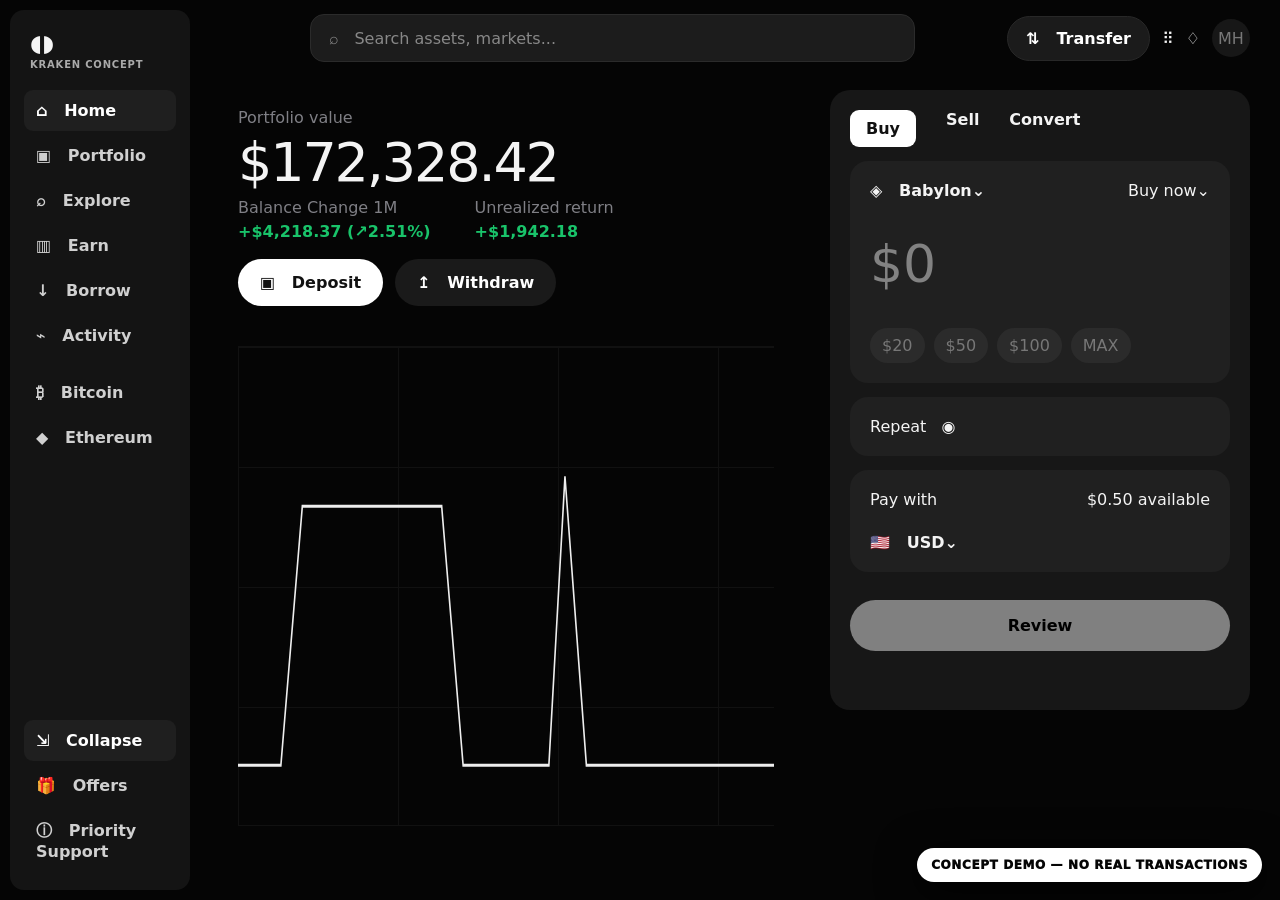
==== kraken-wire-concept/index.html @ 51f66795 "Add Kraken wire withdrawal concept demo" ====
<!doctype html>
<html lang="en">
<head>
<meta charset="UTF-8"><meta name="viewport" content="width=device-width,initial-scale=1">
<title>Kraken Wire Withdrawal Concept</title>
<style>
:root{--bg:#050505;--panel:#181818;--panel2:#222;--muted:#929298;--text:#f4f4f4;--green:#19c36a}
*{box-sizing:border-box}body{margin:0;background:var(--bg);color:var(--text);font-family:Inter,ui-sans-serif,system-ui,-apple-system,BlinkMacSystemFont,"Segoe UI",sans-serif}button,input{font:inherit}
.app{display:grid;grid-template-columns:190px 1fr;min-height:100vh}.side{position:fixed;inset:10px auto 10px 10px;width:180px;background:#141414;border-radius:14px;padding:18px 14px;display:flex;flex-direction:column}.brand{font-weight:900;font-size:23px;margin:2px 6px 20px}.brand small{font-size:10px;display:block;color:#aaa;letter-spacing:.08em;margin-top:3px}.nav{display:flex;flex-direction:column;gap:4px}.nav div{padding:11px 12px;border-radius:9px;color:#d0d0d0;font-weight:650}.nav div:first-child{background:#1f1f1f;color:white}.bottom{margin-top:auto}
.content{grid-column:2;padding:14px 30px 30px 28px}.top{display:flex;justify-content:space-between;align-items:center;gap:20px}.search{max-width:605px;flex:1;margin:auto;background:#1c1c1c;border:1px solid #2b2b2b;border-radius:14px;height:48px;display:flex;align-items:center;padding:0 18px;color:#888}.right{display:flex;align-items:center;gap:12px}.pill{background:#1b1b1b;border:1px solid #282828;color:#fff;padding:12px 18px;border-radius:999px;font-weight:750}.avatar{width:38px;height:38px;border-radius:50%;background:#171717;display:grid;place-items:center;color:#777}
.layout{display:grid;grid-template-columns:minmax(0,1fr) 420px;gap:36px;margin-top:28px}.port{padding:18px 20px 0}.muted{color:#7f7f85}.value{font-size:54px;letter-spacing:-.04em;margin:4px 0}.stats{display:flex;gap:44px}.stats b{display:block;margin-top:5px}.green{color:#19c36a}.actions{display:flex;gap:12px;margin-top:18px}.btn{border:0;border-radius:999px;padding:14px 22px;font-weight:850;cursor:pointer}.white{background:white;color:#111}.dark{background:#1a1a1a;color:white}
.chart{height:480px;margin-top:40px;position:relative;border-top:1px solid #111;border-bottom:1px solid #111;background-image:linear-gradient(#111 1px,transparent 1px),linear-gradient(90deg,#111 1px,transparent 1px);background-size:100% 120px,160px 100%}.chart svg{position:absolute;inset:0;width:100%;height:100%}
.trade{background:#171717;border-radius:20px;padding:20px;height:620px}.tabs{display:flex;gap:30px;font-weight:800}.tabs b{background:white;color:#111;border-radius:9px;padding:9px 16px}.box{background:#202020;border-radius:18px;padding:20px;margin-top:14px}.row{display:flex;justify-content:space-between;align-items:center;gap:14px}.big{font-size:52px;color:#828282;margin:34px 0}.chips{display:flex;gap:9px}.chip{background:#2b2b2b;color:#777;padding:8px 12px;border-radius:999px}.review{width:100%;border:0;border-radius:999px;padding:16px;margin-top:28px;background:#808080;font-weight:850}
.badge{position:fixed;right:18px;bottom:18px;z-index:70;background:#fff;color:#050505;border-radius:999px;padding:10px 14px;font-size:12px;font-weight:950;letter-spacing:.05em;box-shadow:0 8px 40px #000}
.overlay{position:fixed;inset:0;background:rgba(0,0,0,.68);display:none;align-items:center;justify-content:center;z-index:50}.overlay.show{display:flex}.modal{width:min(590px,92vw);max-height:84vh;overflow:auto;background:#202020;border:1px solid #313131;border-radius:20px;padding:22px;box-shadow:0 24px 90px #000}.head{display:flex;align-items:center;justify-content:space-between;margin-bottom:18px}.head h2{margin:0;font-size:24px}.close,.back{border:0;background:none;color:white;font-size:24px;cursor:pointer}.choice{display:flex;justify-content:space-between;align-items:center;padding:18px;border-radius:14px;background:#272727;border:1px solid #373737;margin:8px 0;cursor:pointer}.choice strong{font-size:18px}.choice small{display:block;color:#9b9ba1;margin-top:4px}.coin{width:42px;height:42px;border-radius:50%;background:#eee;color:#111;display:grid;place-items:center;font-weight:900}.field{background:#151515;border:1px solid #292929;border-radius:12px;padding:14px;color:#fff;width:100%;outline:none}.fields{display:flex;flex-direction:column;gap:13px}.secure{background:#fff;color:#111;border-radius:12px;padding:14px;margin-top:12px;font-size:14px}.continue{width:100%;border:0;border-radius:999px;padding:15px;margin-top:18px;font-weight:900;background:#fff;color:#111;cursor:pointer}.note{margin-top:18px;padding:12px 14px;border:1px solid #3a3a3a;border-radius:12px;color:#a6a6ad;font-size:12px;line-height:1.45}.summary{background:#171717;border:1px solid #2b2b2b;border-radius:14px;padding:16px;margin-top:18px}.summary div{display:flex;justify-content:space-between;padding:7px 0}.success{text-align:center;padding:24px 10px 16px}.check{width:96px;height:96px;border-radius:50%;background:var(--green);display:grid;place-items:center;margin:12px auto 22px;font-size:54px;font-weight:900}.success p{color:#b2b2b8;line-height:1.5}
@media(max-width:1000px){.layout{grid-template-columns:1fr}.trade{display:none}}@media(max-width:760px){.app{grid-template-columns:1fr}.side{display:none}.content{grid-column:1;padding:12px}.value{font-size:42px}.right{display:none}}
</style>
</head>
<body>
<div class="app">
<aside class="side"><div class="brand">◖◗<small>KRAKEN CONCEPT</small></div><div class="nav"><div>⌂ &nbsp; Home</div><div>▣ &nbsp; Portfolio</div><div>⌕ &nbsp; Explore</div><div>▥ &nbsp; Earn</div><div>↓ &nbsp; Borrow</div><div>⌁ &nbsp; Activity</div><div style="margin-top:12px">₿ &nbsp; Bitcoin</div><div>◆ &nbsp; Ethereum</div></div><div class="nav bottom"><div>⇲ &nbsp; Collapse</div><div>🎁 &nbsp; Offers</div><div>ⓘ &nbsp; Priority Support</div></div></aside>
<main class="content"><div class="top"><div></div><div class="search">⌕ &nbsp; Search assets, markets...</div><div class="right"><button class="pill">⇅ &nbsp; Transfer</button><span>⠿</span><span>♢</span><div class="avatar">MH</div></div></div>
<div class="layout"><section class="port"><div class="muted">Portfolio value</div><div class="value">$172,328.42</div><div class="stats"><div><span class="muted">Balance Change 1M</span><b class="green">+$4,218.37 (↗2.51%)</b></div><div><span class="muted">Unrealized return</span><b class="green">+$1,942.18</b></div></div><div class="actions"><button class="btn white">▣ &nbsp; Deposit</button><button class="btn dark" id="withdraw">↥ &nbsp; Withdraw</button></div><div class="chart"><svg viewBox="0 0 1000 480" preserveAspectRatio="none"><polyline points="0,420 80,420 120,160 380,160 420,420 580,420 610,130 650,420 1000,420" fill="none" stroke="#eee" stroke-width="3"/></svg></div></section>
<aside class="trade"><div class="tabs"><b>Buy</b><span>Sell</span><span>Convert</span></div><div class="box"><div class="row"><strong>◈ &nbsp; Babylon⌄</strong><span>Buy now⌄</span></div><div class="big">$0</div><div class="chips"><span class="chip">$20</span><span class="chip">$50</span><span class="chip">$100</span><span class="chip">MAX</span></div></div><div class="box">Repeat &nbsp; ◉</div><div class="box"><div class="row"><span>Pay with</span><span>$0.50 available</span></div><div style="margin-top:24px;font-weight:800">🇺🇸 &nbsp; USD⌄</div></div><button class="review">Review</button></aside></div></main>
</div>
<div class="badge">CONCEPT DEMO — NO REAL TRANSACTIONS</div>
<div class="overlay" id="overlay"><div class="modal" id="modal"></div></div>
<script>
const overlay=document.getElementById('overlay'),modal=document.getElementById('modal'),balance=172328.42;let f={};
const money=n=>new Intl.NumberFormat('en-US',{style:'currency',currency:'USD'}).format(n);
const esc=s=>s.replace(/[&<>'"]/g,c=>({'&':'&amp;','<':'&lt;','>':'&gt;',"'":'&#39;','"':'&quot;'}[c]));
function show(h){modal.innerHTML=h;overlay.classList.add('show')}function hide(){overlay.classList.remove('show')}
function head(t,b=''){return '<div class="head"><div class="row">'+(b?'<button class="back" onclick="'+b+'">‹</button>':'')+'<h2>'+t+'</h2></div><button class="close" onclick="hide()">×</button></div>'}
function asset(){show(head('Withdraw')+'<div class="choice" onclick="speed()"><div class="row"><div class="coin">$</div><div><strong>US Dollar</strong><small>USD</small></div></div><strong>'+money(balance)+'</strong></div><div class="note">Interactive prototype only. This demo is not connected to Kraken, a bank, or any payment network.</div>')}
function speed(){show(head('Select withdrawal speed','asset()')+'<div class="choice" onclick="method()"><div><strong>▣ &nbsp; Up to 3 business days</strong><small>Estimated arrival within 3 business days</small></div><div>›</div></div><div class="note">Instant withdrawal is intentionally omitted from this concept.</div>')}
function method(){show(head('Select a withdrawal method','speed()')+'<div class="choice" onclick="bank()"><div><strong>▣ &nbsp; Wire</strong><small>Bank wire • prototype route</small></div><div>›</div></div><div class="note">Only Wire is shown here. No real transfer can be initiated.</div>')}
function bank(){show(head('Enter recipient bank details','method()')+'<div class="fields"><input class="field" id="n" placeholder="Recipient name"><input class="field" id="b" placeholder="Bank name"><input class="field" id="a" placeholder="Account number"><input class="field" id="r" placeholder="Routing number"><input class="field" id="k" placeholder="Account nickname"></div><div class="secure"><b>🔒 Demo data stays on this page</b><br><span style="color:#666">Nothing is sent, stored, or logged.</span></div><button class="continue" onclick="saveBank()">Continue</button>')}
function saveBank(){f={name:n.value.trim(),bank:b.value.trim(),account:a.value.trim(),routing:r.value.trim(),nickname:k.value.trim()};if(!Object.values(f).every(Boolean)){alert('Fill in each demo field to continue.');return}amount()}
function amount(){show(head('How much do you want to withdraw?','bank()')+'<div class="muted">Available balance</div><div style="font-size:34px;font-weight:850;margin:6px 0 22px">'+money(balance)+'</div><div class="row"><input class="field" id="amt" type="number" min="0" max="'+balance+'" step=".01" placeholder="$0.00"><button class="btn dark" onclick="amt.value=\''+balance.toFixed(2)+'\'">Withdraw all</button></div><div class="summary"><div><span>Recipient</span><b>'+esc(f.name)+'</b></div><div><span>Bank</span><b>'+esc(f.bank)+'</b></div><div><span>Method</span><b>Wire</b></div></div><button class="continue" onclick="done()">Continue</button>')}
function done(){const x=parseFloat(amt.value);if(!Number.isFinite(x)||x<=0||x>balance){alert('Enter an amount between $0.01 and '+money(balance)+'.');return}show(head('Withdrawal scheduled')+'<div class="success"><div class="check">✓</div><h2>'+money(x)+' scheduled</h2><p>Your concept wire withdrawal to <b>'+esc(f.name)+'</b> is shown as scheduled to be deposited within <b>3 business days</b>.</p><div class="summary"><div><span>Bank</span><b>'+esc(f.bank)+'</b></div><div><span>Account nickname</span><b>'+esc(f.nickname)+'</b></div><div><span>Status</span><b class="green">Demo complete</b></div></div><div class="note">CONCEPT DEMO — NO REAL TRANSACTION OCCURRED. Product visualization only.</div><button class="continue" onclick="hide()">Done</button></div>')}
document.getElementById('withdraw').onclick=asset;overlay.onclick=e=>{if(e.target===overlay)hide()};
</script></body></html>
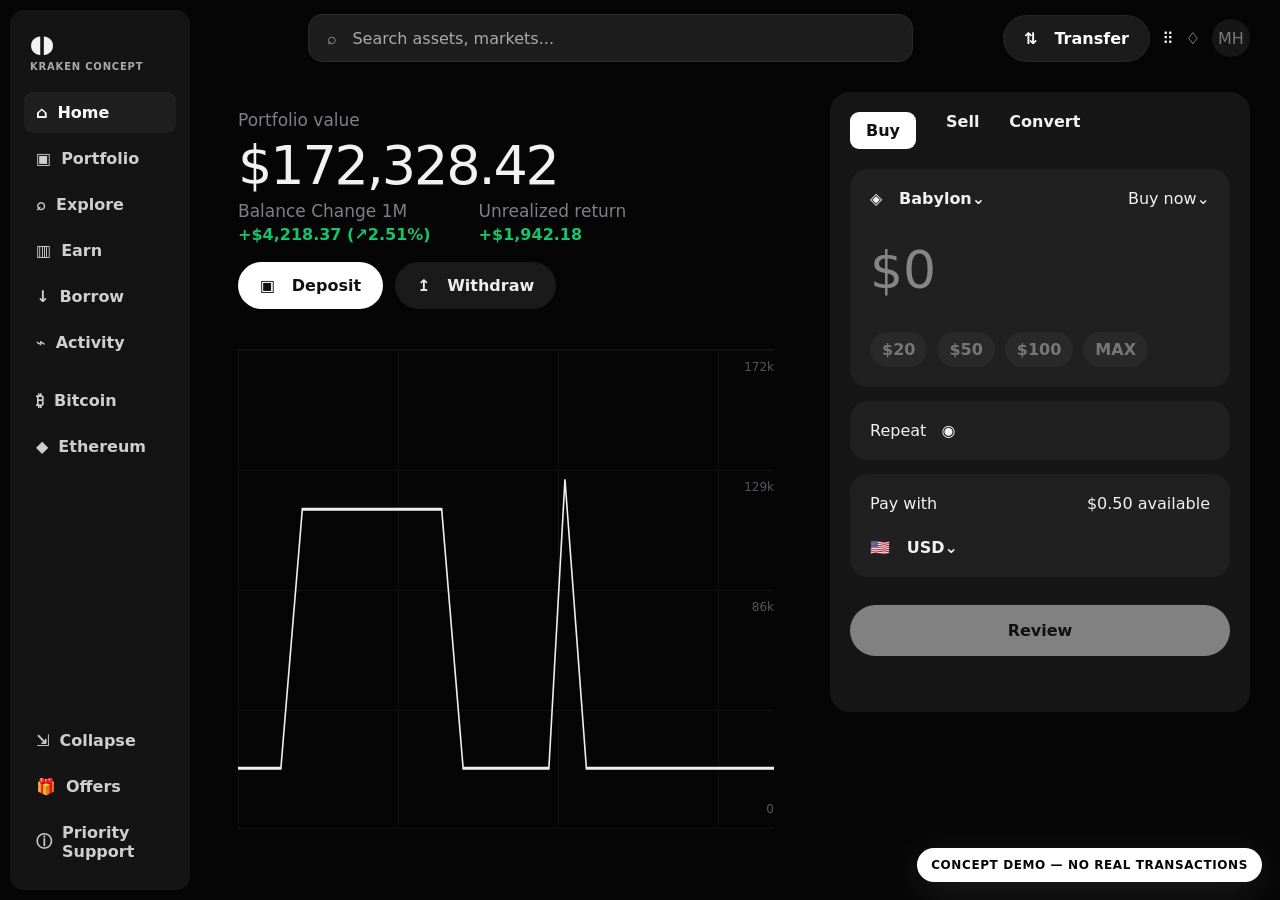
==== commit c4536275: "Fix withdrawal flow through completion" ====
--- a/kraken-wire-concept/index.html
+++ b/kraken-wire-concept/index.html
@@ -1,42 +1,188 @@
 <!doctype html>
 <html lang="en">
 <head>
-<meta charset="UTF-8"><meta name="viewport" content="width=device-width,initial-scale=1">
-<title>Kraken Wire Withdrawal Concept</title>
-<style>
-:root{--bg:#050505;--panel:#181818;--panel2:#222;--muted:#929298;--text:#f4f4f4;--green:#19c36a}
-*{box-sizing:border-box}body{margin:0;background:var(--bg);color:var(--text);font-family:Inter,ui-sans-serif,system-ui,-apple-system,BlinkMacSystemFont,"Segoe UI",sans-serif}button,input{font:inherit}
-.app{display:grid;grid-template-columns:190px 1fr;min-height:100vh}.side{position:fixed;inset:10px auto 10px 10px;width:180px;background:#141414;border-radius:14px;padding:18px 14px;display:flex;flex-direction:column}.brand{font-weight:900;font-size:23px;margin:2px 6px 20px}.brand small{font-size:10px;display:block;color:#aaa;letter-spacing:.08em;margin-top:3px}.nav{display:flex;flex-direction:column;gap:4px}.nav div{padding:11px 12px;border-radius:9px;color:#d0d0d0;font-weight:650}.nav div:first-child{background:#1f1f1f;color:white}.bottom{margin-top:auto}
-.content{grid-column:2;padding:14px 30px 30px 28px}.top{display:flex;justify-content:space-between;align-items:center;gap:20px}.search{max-width:605px;flex:1;margin:auto;background:#1c1c1c;border:1px solid #2b2b2b;border-radius:14px;height:48px;display:flex;align-items:center;padding:0 18px;color:#888}.right{display:flex;align-items:center;gap:12px}.pill{background:#1b1b1b;border:1px solid #282828;color:#fff;padding:12px 18px;border-radius:999px;font-weight:750}.avatar{width:38px;height:38px;border-radius:50%;background:#171717;display:grid;place-items:center;color:#777}
-.layout{display:grid;grid-template-columns:minmax(0,1fr) 420px;gap:36px;margin-top:28px}.port{padding:18px 20px 0}.muted{color:#7f7f85}.value{font-size:54px;letter-spacing:-.04em;margin:4px 0}.stats{display:flex;gap:44px}.stats b{display:block;margin-top:5px}.green{color:#19c36a}.actions{display:flex;gap:12px;margin-top:18px}.btn{border:0;border-radius:999px;padding:14px 22px;font-weight:850;cursor:pointer}.white{background:white;color:#111}.dark{background:#1a1a1a;color:white}
-.chart{height:480px;margin-top:40px;position:relative;border-top:1px solid #111;border-bottom:1px solid #111;background-image:linear-gradient(#111 1px,transparent 1px),linear-gradient(90deg,#111 1px,transparent 1px);background-size:100% 120px,160px 100%}.chart svg{position:absolute;inset:0;width:100%;height:100%}
-.trade{background:#171717;border-radius:20px;padding:20px;height:620px}.tabs{display:flex;gap:30px;font-weight:800}.tabs b{background:white;color:#111;border-radius:9px;padding:9px 16px}.box{background:#202020;border-radius:18px;padding:20px;margin-top:14px}.row{display:flex;justify-content:space-between;align-items:center;gap:14px}.big{font-size:52px;color:#828282;margin:34px 0}.chips{display:flex;gap:9px}.chip{background:#2b2b2b;color:#777;padding:8px 12px;border-radius:999px}.review{width:100%;border:0;border-radius:999px;padding:16px;margin-top:28px;background:#808080;font-weight:850}
-.badge{position:fixed;right:18px;bottom:18px;z-index:70;background:#fff;color:#050505;border-radius:999px;padding:10px 14px;font-size:12px;font-weight:950;letter-spacing:.05em;box-shadow:0 8px 40px #000}
-.overlay{position:fixed;inset:0;background:rgba(0,0,0,.68);display:none;align-items:center;justify-content:center;z-index:50}.overlay.show{display:flex}.modal{width:min(590px,92vw);max-height:84vh;overflow:auto;background:#202020;border:1px solid #313131;border-radius:20px;padding:22px;box-shadow:0 24px 90px #000}.head{display:flex;align-items:center;justify-content:space-between;margin-bottom:18px}.head h2{margin:0;font-size:24px}.close,.back{border:0;background:none;color:white;font-size:24px;cursor:pointer}.choice{display:flex;justify-content:space-between;align-items:center;padding:18px;border-radius:14px;background:#272727;border:1px solid #373737;margin:8px 0;cursor:pointer}.choice strong{font-size:18px}.choice small{display:block;color:#9b9ba1;margin-top:4px}.coin{width:42px;height:42px;border-radius:50%;background:#eee;color:#111;display:grid;place-items:center;font-weight:900}.field{background:#151515;border:1px solid #292929;border-radius:12px;padding:14px;color:#fff;width:100%;outline:none}.fields{display:flex;flex-direction:column;gap:13px}.secure{background:#fff;color:#111;border-radius:12px;padding:14px;margin-top:12px;font-size:14px}.continue{width:100%;border:0;border-radius:999px;padding:15px;margin-top:18px;font-weight:900;background:#fff;color:#111;cursor:pointer}.note{margin-top:18px;padding:12px 14px;border:1px solid #3a3a3a;border-radius:12px;color:#a6a6ad;font-size:12px;line-height:1.45}.summary{background:#171717;border:1px solid #2b2b2b;border-radius:14px;padding:16px;margin-top:18px}.summary div{display:flex;justify-content:space-between;padding:7px 0}.success{text-align:center;padding:24px 10px 16px}.check{width:96px;height:96px;border-radius:50%;background:var(--green);display:grid;place-items:center;margin:12px auto 22px;font-size:54px;font-weight:900}.success p{color:#b2b2b8;line-height:1.5}
-@media(max-width:1000px){.layout{grid-template-columns:1fr}.trade{display:none}}@media(max-width:760px){.app{grid-template-columns:1fr}.side{display:none}.content{grid-column:1;padding:12px}.value{font-size:42px}.right{display:none}}
-</style>
+  <meta charset="UTF-8" />
+  <meta name="viewport" content="width=device-width, initial-scale=1.0" />
+  <title>Kraken Wire Withdrawal Concept</title>
+  <style>
+    :root{--bg:#050505;--panel:#181818;--panel2:#202020;--panel3:#111;--muted:#8f8f95;--text:#f2f2f2;--line:#2a2a2a;--green:#19c36a;--red:#ff5260;--white:#fff}
+    *{box-sizing:border-box} body{margin:0;background:var(--bg);color:var(--text);font-family:Inter,ui-sans-serif,system-ui,-apple-system,BlinkMacSystemFont,"Segoe UI",sans-serif;overflow-x:hidden}
+    button,input{font:inherit}.app{display:grid;grid-template-columns:190px 1fr;min-height:100vh}.sidebar{position:fixed;left:10px;top:10px;bottom:10px;width:180px;background:#141414;border-radius:14px;padding:18px 14px;display:flex;flex-direction:column;z-index:10}.brand{font-weight:900;font-size:24px;letter-spacing:-1px;margin:2px 6px 20px}.brand small{font-size:10px;font-weight:700;letter-spacing:.08em;color:#aaa;display:block;margin-top:3px}.nav{display:flex;flex-direction:column;gap:5px}.nav a{color:#cfcfcf;text-decoration:none;padding:11px 12px;border-radius:9px;font-weight:600;display:flex;gap:10px;align-items:center}.nav a:hover,.nav a.active{background:#1f1f1f;color:#fff}.nav-bottom{margin-top:auto}.content{grid-column:2;padding:14px 30px 30px 28px}.topbar{display:flex;align-items:center;justify-content:space-between;gap:20px}.search{margin:auto;max-width:605px;flex:1;background:#1d1d1d;border:1px solid #2a2a2a;height:48px;border-radius:14px;padding:0 18px;color:#aaa;display:flex;align-items:center}.top-actions{display:flex;gap:12px;align-items:center}.pill{background:#1b1b1b;border:1px solid #272727;color:#fff;padding:13px 20px;border-radius:999px;font-weight:700}.avatar{width:38px;height:38px;border-radius:50%;background:#161616;display:grid;place-items:center;color:#777}.demo-badge{position:fixed;right:18px;bottom:18px;z-index:60;background:#fff;color:#050505;border-radius:999px;padding:10px 14px;font-size:12px;font-weight:900;letter-spacing:.05em;box-shadow:0 8px 40px rgba(255,255,255,.12)}
+    .main{display:grid;grid-template-columns:minmax(0,1fr) 420px;gap:36px;margin-top:30px}.portfolio{padding:18px 20px 0}.label{color:#7f7f85;font-size:17px}.value{font-size:54px;letter-spacing:-.04em;margin:4px 0 4px}.stats{display:flex;gap:48px;color:#ddd}.stats b{display:block;margin-top:4px}.green{color:var(--green)}.red{color:var(--red)}.actions{display:flex;gap:12px;margin-top:18px}.btn{border:none;border-radius:999px;padding:14px 22px;font-weight:800;cursor:pointer}.btn.primary{background:#fff;color:#111}.btn.secondary{background:#1a1a1a;color:#eee}.chart{height:480px;margin-top:40px;position:relative;border-top:1px solid #111;border-bottom:1px solid #111;background-image:linear-gradient(#111 1px,transparent 1px),linear-gradient(90deg,#111 1px,transparent 1px);background-size:100% 120px,160px 100%}.chart svg{position:absolute;inset:0;width:100%;height:100%}.axis{position:absolute;right:0;color:#56565d;font-size:12px}.axis.a1{top:10px}.axis.a2{top:130px}.axis.a3{top:250px}.axis.a4{bottom:12px}.trade-card{background:#161616;border-radius:20px;padding:20px;height:620px}.tabs{display:flex;gap:30px;font-weight:700;margin-bottom:20px}.tabs .active{background:#fff;color:#111;border-radius:9px;padding:9px 16px}.asset-box,.repeat-box{background:#202020;border-radius:18px;padding:20px;margin-top:14px}.asset-row{display:flex;justify-content:space-between;align-items:center}.big-amount{font-size:52px;color:#868686;margin:32px 0}.chips{display:flex;gap:10px}.chip{background:#292929;color:#777;padding:8px 12px;border-radius:999px;font-weight:700}.review{width:100%;padding:16px;border:0;border-radius:999px;margin-top:28px;background:#818181;color:#111;font-weight:800}
+    .overlay{position:fixed;inset:0;background:rgba(0,0,0,.66);backdrop-filter:blur(1px);display:none;align-items:center;justify-content:center;z-index:50}.overlay.show{display:flex}.modal{width:min(590px,92vw);max-height:82vh;overflow:auto;background:#202020;border:1px solid #2f2f2f;border-radius:20px;box-shadow:0 24px 80px rgba(0,0,0,.5);padding:22px}.modal-head{display:flex;align-items:center;justify-content:space-between;margin-bottom:20px}.modal-head h2{margin:0;font-size:24px;letter-spacing:-.03em}.close,.back{background:none;border:0;color:#fff;font-size:24px;cursor:pointer}.searchbox{background:#151515;border:1px solid #252525;border-radius:12px;padding:16px;color:#8b8b8b;margin-bottom:20px}.section-title{display:flex;justify-content:space-between;color:#a9a9ae;margin:18px 0 8px}.choice{display:flex;justify-content:space-between;align-items:center;padding:18px;border-radius:14px;background:#252525;border:1px solid #353535;margin:8px 0;cursor:pointer}.choice:hover{background:#2a2a2a}.choice strong{font-size:18px}.choice small{display:block;color:#9b9ba1;margin-top:4px}.coin{width:42px;height:42px;border-radius:50%;background:#ededed;color:#111;display:grid;place-items:center;font-weight:900}.row{display:flex;gap:14px;align-items:center}.fields{display:flex;flex-direction:column;gap:13px}.field{background:#151515;border:1px solid #252525;border-radius:12px;padding:14px 14px;color:#fff;width:100%;outline:none}.field:focus{border-color:#555}.secure{background:#fff;color:#111;border-radius:12px;padding:14px;margin-top:12px;font-size:14px}.continue{width:100%;border:0;border-radius:999px;padding:15px;margin-top:18px;font-weight:900;background:#fff;color:#111;cursor:pointer}.continue:disabled{background:#858585;color:#222;cursor:not-allowed}.subtle{color:#999;font-size:13px}.success{text-align:center;padding:26px 12px 18px}.check{width:96px;height:96px;border-radius:50%;background:var(--green);display:grid;place-items:center;margin:12px auto 22px;font-size:54px;color:white;font-weight:900}.success h2{font-size:28px;margin:8px 0}.success p{color:#b2b2b8;font-size:16px;line-height:1.5}.summary{background:#171717;border:1px solid #2b2b2b;border-radius:14px;padding:16px;margin-top:18px;text-align:left}.summary div{display:flex;justify-content:space-between;padding:7px 0}.concept-note{margin-top:20px;padding:12px 14px;border:1px solid #3a3a3a;border-radius:12px;color:#a6a6ad;font-size:12px;line-height:1.45}
+    @media(max-width:1000px){.main{grid-template-columns:1fr}.trade-card{display:none}}@media(max-width:760px){.app{grid-template-columns:1fr}.sidebar{display:none}.content{grid-column:1;padding:12px}.value{font-size:42px}.main{margin-top:15px}.chart{height:360px}.top-actions{display:none}}
+  </style>
 </head>
 <body>
 <div class="app">
-<aside class="side"><div class="brand">◖◗<small>KRAKEN CONCEPT</small></div><div class="nav"><div>⌂ &nbsp; Home</div><div>▣ &nbsp; Portfolio</div><div>⌕ &nbsp; Explore</div><div>▥ &nbsp; Earn</div><div>↓ &nbsp; Borrow</div><div>⌁ &nbsp; Activity</div><div style="margin-top:12px">₿ &nbsp; Bitcoin</div><div>◆ &nbsp; Ethereum</div></div><div class="nav bottom"><div>⇲ &nbsp; Collapse</div><div>🎁 &nbsp; Offers</div><div>ⓘ &nbsp; Priority Support</div></div></aside>
-<main class="content"><div class="top"><div></div><div class="search">⌕ &nbsp; Search assets, markets...</div><div class="right"><button class="pill">⇅ &nbsp; Transfer</button><span>⠿</span><span>♢</span><div class="avatar">MH</div></div></div>
-<div class="layout"><section class="port"><div class="muted">Portfolio value</div><div class="value">$172,328.42</div><div class="stats"><div><span class="muted">Balance Change 1M</span><b class="green">+$4,218.37 (↗2.51%)</b></div><div><span class="muted">Unrealized return</span><b class="green">+$1,942.18</b></div></div><div class="actions"><button class="btn white">▣ &nbsp; Deposit</button><button class="btn dark" id="withdraw">↥ &nbsp; Withdraw</button></div><div class="chart"><svg viewBox="0 0 1000 480" preserveAspectRatio="none"><polyline points="0,420 80,420 120,160 380,160 420,420 580,420 610,130 650,420 1000,420" fill="none" stroke="#eee" stroke-width="3"/></svg></div></section>
-<aside class="trade"><div class="tabs"><b>Buy</b><span>Sell</span><span>Convert</span></div><div class="box"><div class="row"><strong>◈ &nbsp; Babylon⌄</strong><span>Buy now⌄</span></div><div class="big">$0</div><div class="chips"><span class="chip">$20</span><span class="chip">$50</span><span class="chip">$100</span><span class="chip">MAX</span></div></div><div class="box">Repeat &nbsp; ◉</div><div class="box"><div class="row"><span>Pay with</span><span>$0.50 available</span></div><div style="margin-top:24px;font-weight:800">🇺🇸 &nbsp; USD⌄</div></div><button class="review">Review</button></aside></div></main>
+  <aside class="sidebar">
+    <div class="brand">◖◗<small>KRAKEN CONCEPT</small></div>
+    <div class="nav">
+      <a class="active">⌂ <span>Home</span></a><a>▣ <span>Portfolio</span></a><a>⌕ <span>Explore</span></a><a>▥ <span>Earn</span></a><a>↓ <span>Borrow</span></a><a>⌁ <span>Activity</span></a>
+      <a style="margin-top:12px">₿ <span>Bitcoin</span></a><a>◆ <span>Ethereum</span></a>
+    </div>
+    <div class="nav nav-bottom"><a>⇲ <span>Collapse</span></a><a>🎁 <span>Offers</span></a><a>ⓘ <span>Priority Support</span></a></div>
+  </aside>
+  <main class="content">
+    <div class="topbar">
+      <div></div><div class="search">⌕ &nbsp; Search assets, markets...</div><div class="top-actions"><button class="pill">⇅ &nbsp; Transfer</button><div>⠿</div><div>♢</div><div class="avatar">MH</div></div>
+    </div>
+    <div class="main">
+      <section class="portfolio">
+        <div class="label">Portfolio value</div><div class="value">$172,328.42</div>
+        <div class="stats"><div><span class="label">Balance Change 1M</span><b class="green">+$4,218.37 (↗2.51%)</b></div><div><span class="label">Unrealized return</span><b class="green">+$1,942.18</b></div></div>
+        <div class="actions"><button class="btn primary">▣ &nbsp; Deposit</button><button class="btn secondary" id="withdrawBtn">↥ &nbsp; Withdraw</button></div>
+        <div class="chart">
+          <svg viewBox="0 0 1000 480" preserveAspectRatio="none" aria-hidden="true"><polyline points="0,420 80,420 120,160 380,160 420,420 580,420 610,130 650,420 1000,420" fill="none" stroke="#eee" stroke-width="3"/></svg>
+          <span class="axis a1">172k</span><span class="axis a2">129k</span><span class="axis a3">86k</span><span class="axis a4">0</span>
+        </div>
+      </section>
+      <aside class="trade-card"><div class="tabs"><span class="active">Buy</span><span>Sell</span><span>Convert</span></div><div class="asset-box"><div class="asset-row"><b>◈ &nbsp; Babylon⌄</b><span>Buy now⌄</span></div><div class="big-amount">$0</div><div class="chips"><span class="chip">$20</span><span class="chip">$50</span><span class="chip">$100</span><span class="chip">MAX</span></div></div><div class="repeat-box">Repeat &nbsp; ◉</div><div class="asset-box"><div class="asset-row"><span>Pay with</span><span>$0.50 available</span></div><div style="margin-top:25px;font-weight:800">🇺🇸 &nbsp; USD⌄</div></div><button class="review">Review</button></aside>
+    </div>
+  </main>
 </div>
-<div class="badge">CONCEPT DEMO — NO REAL TRANSACTIONS</div>
+<div class="demo-badge">CONCEPT DEMO — NO REAL TRANSACTIONS</div>
 <div class="overlay" id="overlay"><div class="modal" id="modal"></div></div>
 <script>
-const overlay=document.getElementById('overlay'),modal=document.getElementById('modal'),balance=172328.42;let f={};
-const money=n=>new Intl.NumberFormat('en-US',{style:'currency',currency:'USD'}).format(n);
-const esc=s=>s.replace(/[&<>'"]/g,c=>({'&':'&amp;','<':'&lt;','>':'&gt;',"'":'&#39;','"':'&quot;'}[c]));
-function show(h){modal.innerHTML=h;overlay.classList.add('show')}function hide(){overlay.classList.remove('show')}
-function head(t,b=''){return '<div class="head"><div class="row">'+(b?'<button class="back" onclick="'+b+'">‹</button>':'')+'<h2>'+t+'</h2></div><button class="close" onclick="hide()">×</button></div>'}
-function asset(){show(head('Withdraw')+'<div class="choice" onclick="speed()"><div class="row"><div class="coin">$</div><div><strong>US Dollar</strong><small>USD</small></div></div><strong>'+money(balance)+'</strong></div><div class="note">Interactive prototype only. This demo is not connected to Kraken, a bank, or any payment network.</div>')}
-function speed(){show(head('Select withdrawal speed','asset()')+'<div class="choice" onclick="method()"><div><strong>▣ &nbsp; Up to 3 business days</strong><small>Estimated arrival within 3 business days</small></div><div>›</div></div><div class="note">Instant withdrawal is intentionally omitted from this concept.</div>')}
-function method(){show(head('Select a withdrawal method','speed()')+'<div class="choice" onclick="bank()"><div><strong>▣ &nbsp; Wire</strong><small>Bank wire • prototype route</small></div><div>›</div></div><div class="note">Only Wire is shown here. No real transfer can be initiated.</div>')}
-function bank(){show(head('Enter recipient bank details','method()')+'<div class="fields"><input class="field" id="n" placeholder="Recipient name"><input class="field" id="b" placeholder="Bank name"><input class="field" id="a" placeholder="Account number"><input class="field" id="r" placeholder="Routing number"><input class="field" id="k" placeholder="Account nickname"></div><div class="secure"><b>🔒 Demo data stays on this page</b><br><span style="color:#666">Nothing is sent, stored, or logged.</span></div><button class="continue" onclick="saveBank()">Continue</button>')}
-function saveBank(){f={name:n.value.trim(),bank:b.value.trim(),account:a.value.trim(),routing:r.value.trim(),nickname:k.value.trim()};if(!Object.values(f).every(Boolean)){alert('Fill in each demo field to continue.');return}amount()}
-function amount(){show(head('How much do you want to withdraw?','bank()')+'<div class="muted">Available balance</div><div style="font-size:34px;font-weight:850;margin:6px 0 22px">'+money(balance)+'</div><div class="row"><input class="field" id="amt" type="number" min="0" max="'+balance+'" step=".01" placeholder="$0.00"><button class="btn dark" onclick="amt.value=\''+balance.toFixed(2)+'\'">Withdraw all</button></div><div class="summary"><div><span>Recipient</span><b>'+esc(f.name)+'</b></div><div><span>Bank</span><b>'+esc(f.bank)+'</b></div><div><span>Method</span><b>Wire</b></div></div><button class="continue" onclick="done()">Continue</button>')}
-function done(){const x=parseFloat(amt.value);if(!Number.isFinite(x)||x<=0||x>balance){alert('Enter an amount between $0.01 and '+money(balance)+'.');return}show(head('Withdrawal scheduled')+'<div class="success"><div class="check">✓</div><h2>'+money(x)+' scheduled</h2><p>Your concept wire withdrawal to <b>'+esc(f.name)+'</b> is shown as scheduled to be deposited within <b>3 business days</b>.</p><div class="summary"><div><span>Bank</span><b>'+esc(f.bank)+'</b></div><div><span>Account nickname</span><b>'+esc(f.nickname)+'</b></div><div><span>Status</span><b class="green">Demo complete</b></div></div><div class="note">CONCEPT DEMO — NO REAL TRANSACTION OCCURRED. Product visualization only.</div><button class="continue" onclick="hide()">Done</button></div>')}
-document.getElementById('withdraw').onclick=asset;overlay.onclick=e=>{if(e.target===overlay)hide()};
-</script></body></html>+(() => {
+  const overlay = document.getElementById('overlay');
+  const modal = document.getElementById('modal');
+  const withdrawBtn = document.getElementById('withdrawBtn');
+  const balance = 172328.42;
+  const state = {
+    step: 'asset',
+    recipient: { name:'', bank:'', account:'', routing:'', nickname:'' },
+    amount: ''
+  };
+
+  const money = n => new Intl.NumberFormat('en-US', {style:'currency', currency:'USD'}).format(n);
+  const esc = s => String(s ?? '').replace(/[&<>"']/g, c => ({'&':'&amp;','<':'&lt;','>':'&gt;','"':'&quot;',"'":'&#39;'}[c]));
+
+  function openFlow(){ state.step='asset'; render(); overlay.classList.add('show'); }
+  function closeFlow(){ overlay.classList.remove('show'); }
+  function go(step){ state.step=step; render(); }
+
+  function head(title, backStep=''){
+    return `<div class="modal-head"><div class="row">${backStep ? `<button class="back" data-action="back" data-step="${backStep}" aria-label="Back">‹</button>` : ''}<h2>${title}</h2></div><button class="close" data-action="close" aria-label="Close">×</button></div>`;
+  }
+
+  function render(){
+    const r = state.recipient;
+    if(state.step==='asset'){
+      modal.innerHTML = head('Withdraw') + `
+        <div class="searchbox">⌕ &nbsp; Search</div>
+        <div class="section-title"><b>Cash</b><b>Available Balance</b></div>
+        <div class="choice" data-action="next" data-step="speed">
+          <div class="row"><div class="coin">$</div><div><strong>US Dollar</strong><small>USD</small></div></div>
+          <strong>${money(balance)}</strong>
+        </div>
+        <div class="concept-note">Interactive prototype only. This demo does not connect to Kraken, a bank, or any payment network.</div>`;
+      return;
+    }
+    if(state.step==='speed'){
+      modal.innerHTML = head('Select withdrawal speed','asset') + `
+        <div class="choice" data-action="next" data-step="method"><div><strong>▣ &nbsp; Up to 3 business days</strong><small>Estimated arrival within 3 business days</small></div><div>›</div></div>
+        <div class="concept-note">Instant withdrawal is intentionally omitted in this product concept.</div>`;
+      return;
+    }
+    if(state.step==='method'){
+      modal.innerHTML = head('Select a withdrawal method','speed') + `
+        <div class="choice" data-action="next" data-step="bank"><div><strong>▣ &nbsp; Wire</strong><small>Bank wire • prototype route</small></div><div>›</div></div>
+        <div class="concept-note">Only Wire is shown in this concept. No real transfer can be initiated.</div>`;
+      return;
+    }
+    if(state.step==='bank'){
+      modal.innerHTML = head('Enter recipient bank details','method') + `
+        <div class="fields">
+          <input class="field" id="recipientName" autocomplete="off" placeholder="Recipient name" value="${esc(r.name)}">
+          <input class="field" id="bankName" autocomplete="off" placeholder="Bank name" value="${esc(r.bank)}">
+          <input class="field" id="accountNumber" autocomplete="off" inputmode="numeric" placeholder="Account number" value="${esc(r.account)}">
+          <input class="field" id="routingNumber" autocomplete="off" inputmode="numeric" placeholder="Routing number" value="${esc(r.routing)}">
+          <input class="field" id="accountNickname" autocomplete="off" placeholder="Account nickname" value="${esc(r.nickname)}">
+        </div>
+        <div class="secure"><b>🔒 Demo data stays on this page</b><br><span class="subtle">Nothing is sent, stored, or logged by this prototype.</span></div>
+        <button class="continue" data-action="save-bank">Continue</button>`;
+      return;
+    }
+    if(state.step==='amount'){
+      modal.innerHTML = head('How much do you want to withdraw?','bank') + `
+        <div class="label">Available balance</div>
+        <div style="font-size:34px;font-weight:850;margin:6px 0 22px">${money(balance)}</div>
+        <div class="row"><input class="field" id="amountInput" inputmode="decimal" placeholder="$0.00" value="${esc(state.amount)}"><button class="btn secondary" type="button" style="white-space:nowrap" data-action="all">Withdraw all</button></div>
+        <div class="summary"><div><span>Recipient</span><b>${esc(r.name)}</b></div><div><span>Bank</span><b>${esc(r.bank)}</b></div><div><span>Method</span><b>Wire</b></div></div>
+        <button class="continue" data-action="review">Continue</button>`;
+      return;
+    }
+    if(state.step==='review'){
+      const amount = Number(state.amount);
+      modal.innerHTML = head('Review withdrawal','amount') + `
+        <div style="font-size:38px;font-weight:900;margin:4px 0 20px">${money(amount)}</div>
+        <div class="summary">
+          <div><span>Recipient</span><b>${esc(r.name)}</b></div>
+          <div><span>Bank</span><b>${esc(r.bank)}</b></div>
+          <div><span>Account</span><b>•••• ${esc(r.account.slice(-4) || r.account)}</b></div>
+          <div><span>Routing</span><b>•••• ${esc(r.routing.slice(-4) || r.routing)}</b></div>
+          <div><span>Nickname</span><b>${esc(r.nickname)}</b></div>
+          <div><span>Speed</span><b>Up to 3 business days</b></div>
+        </div>
+        <div class="concept-note">This final button only advances the prototype. It cannot move money.</div>
+        <button class="continue" data-action="confirm">Confirm withdrawal</button>`;
+      return;
+    }
+    if(state.step==='success'){
+      const amount = Number(state.amount);
+      modal.innerHTML = head('Withdrawal scheduled') + `
+        <div class="success">
+          <div class="check">✓</div>
+          <h2>${money(amount)} scheduled</h2>
+          <p>Your concept wire withdrawal to <b>${esc(r.name)}</b> is shown as scheduled to be deposited within <b>3 business days</b>.</p>
+          <div class="summary"><div><span>Bank</span><b>${esc(r.bank)}</b></div><div><span>Account nickname</span><b>${esc(r.nickname)}</b></div><div><span>Status</span><b class="green">Demo complete</b></div></div>
+          <div class="concept-note">CONCEPT DEMO — NO REAL TRANSACTION OCCURRED. This page is for product visualization only.</div>
+          <button class="continue" data-action="done">Done</button>
+        </div>`;
+    }
+  }
+
+  function saveBank(){
+    const fields = ['recipientName','bankName','accountNumber','routingNumber','accountNickname'].map(id => document.getElementById(id));
+    if(fields.some(el => !el || !el.value.trim())){ alert('Fill in each demo field to continue.'); return; }
+    state.recipient = { name:fields[0].value.trim(), bank:fields[1].value.trim(), account:fields[2].value.trim(), routing:fields[3].value.trim(), nickname:fields[4].value.trim() };
+    go('amount');
+  }
+
+  function saveAmount(){
+    const input=document.getElementById('amountInput');
+    const raw=(input?.value || '').replace(/[$,\s]/g,'');
+    const amount=Number(raw);
+    if(!Number.isFinite(amount) || amount<=0 || amount>balance){ alert(`Enter an amount between $0.01 and ${money(balance)}.`); return; }
+    state.amount=amount.toFixed(2);
+    go('review');
+  }
+
+  withdrawBtn.addEventListener('click', openFlow);
+  overlay.addEventListener('click', e => { if(e.target===overlay) closeFlow(); });
+  modal.addEventListener('click', e => {
+    const el=e.target.closest('[data-action]'); if(!el) return;
+    const action=el.dataset.action;
+    if(action==='close'){ closeFlow(); return; }
+    if(action==='back'){ go(el.dataset.step); return; }
+    if(action==='next'){ go(el.dataset.step); return; }
+    if(action==='save-bank'){ saveBank(); return; }
+    if(action==='all'){ const input=document.getElementById('amountInput'); if(input){input.value=balance.toFixed(2);state.amount=balance.toFixed(2);} return; }
+    if(action==='review'){ saveAmount(); return; }
+    if(action==='confirm'){ go('success'); return; }
+    if(action==='done'){
+      closeFlow();
+      state.step='asset'; state.amount=''; state.recipient={name:'',bank:'',account:'',routing:'',nickname:''};
+    }
+  });
+
+  modal.addEventListener('keydown', e => {
+    if(e.key!=='Enter') return;
+    if(state.step==='bank'){ e.preventDefault(); saveBank(); }
+    else if(state.step==='amount'){ e.preventDefault(); saveAmount(); }
+  });
+})();
+</script>
+</body>
+</html>
